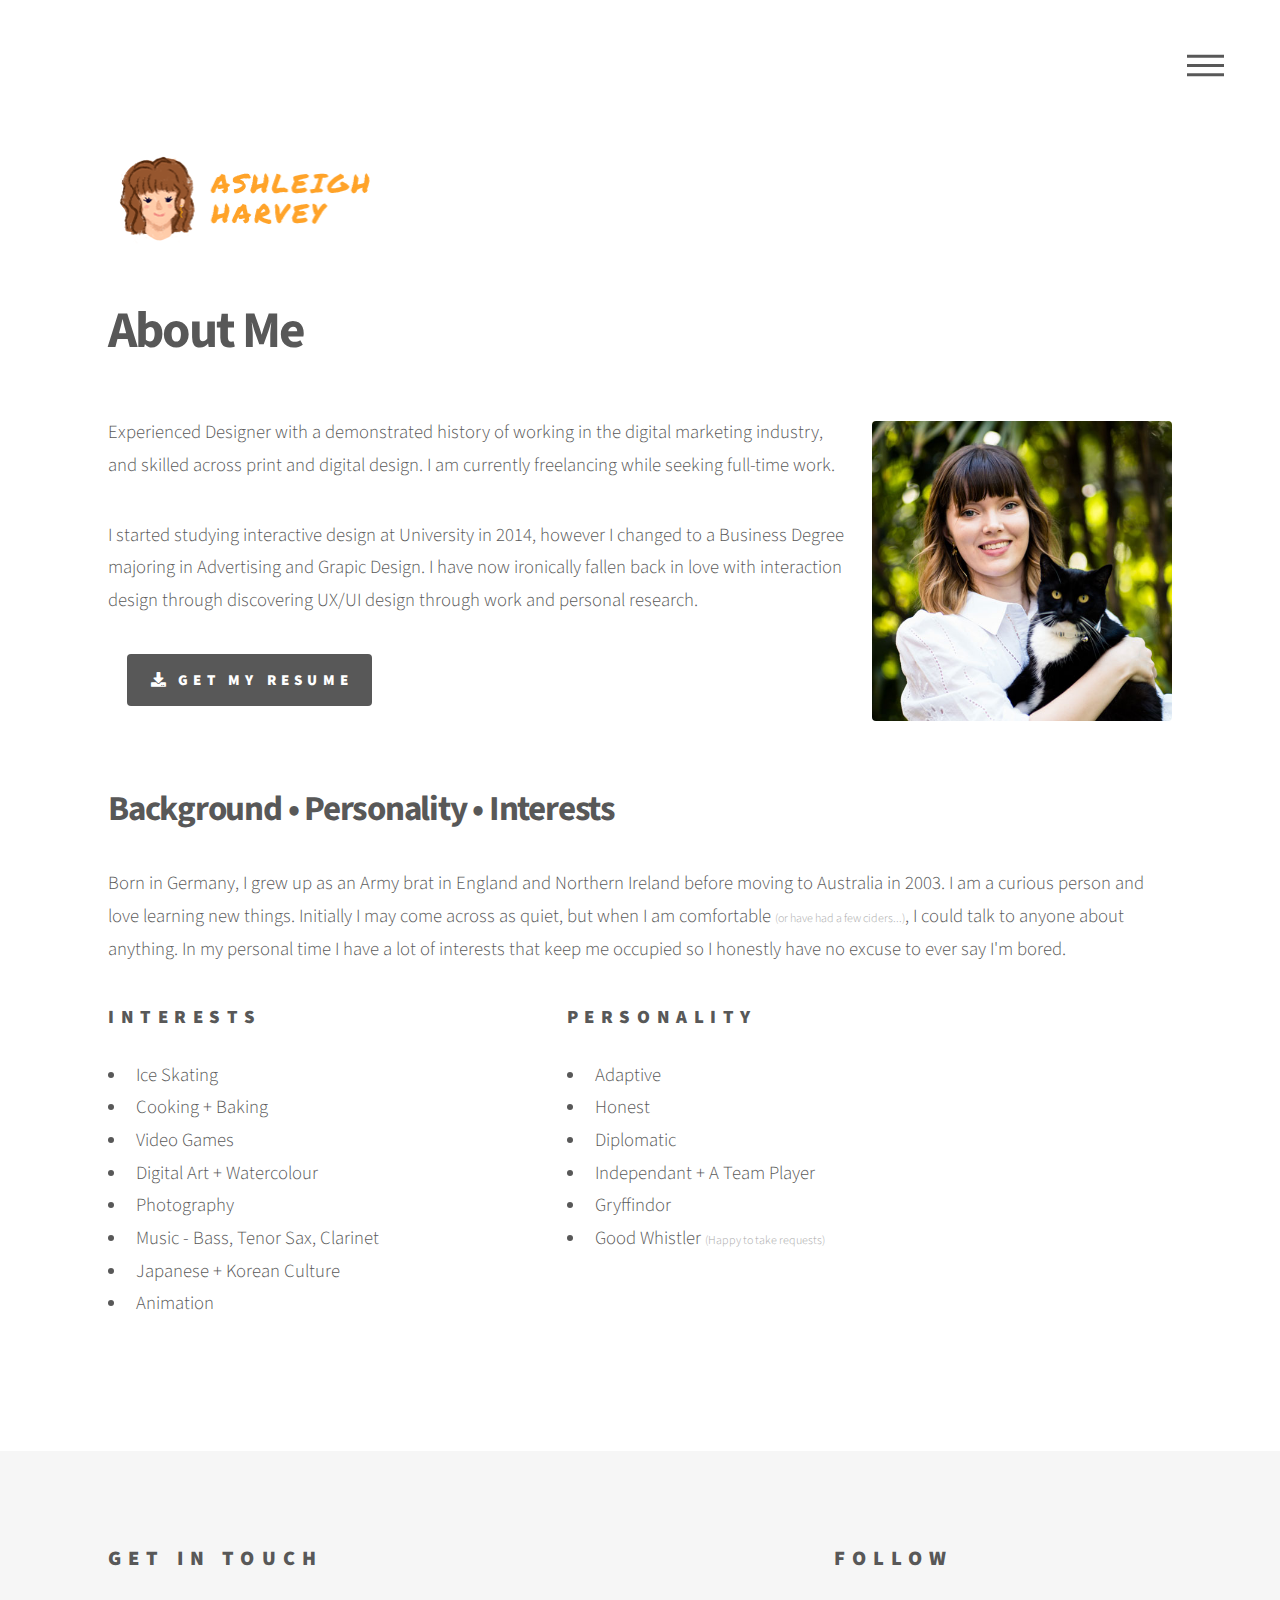
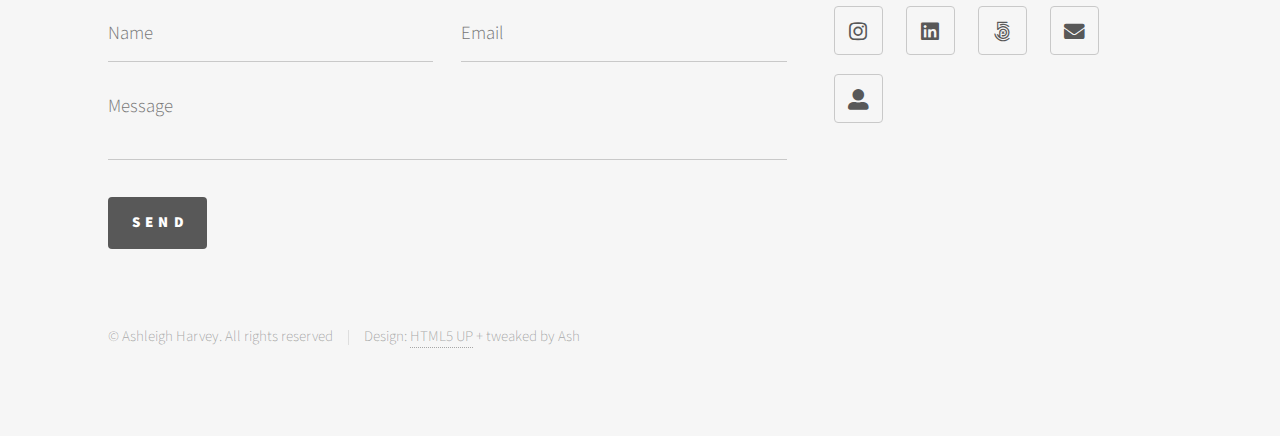
==== about.html @ 08225949 "first commit" ====
<!DOCTYPE HTML>
<!--
	Phantom by HTML5 UP
	html5up.net | @ajlkn
	Free for personal and commercial use under the CCA 3.0 license (html5up.net/license)
-->
<html>
	<head>
		<title>About Ashleigh</title>
		<meta charset="utf-8" />
		<meta name="viewport" content="width=device-width, initial-scale=1, user-scalable=no" />
        <link rel="shortcut icon" type="image/jpg" href="images/favicon.png"/>
		<link rel="stylesheet" href="assets/css/main.css" />
		<noscript><link rel="stylesheet" href="assets/css/noscript.css" /></noscript>
	</head>
	<body class="is-preload">
		<!-- Wrapper -->
			<div id="wrapper">

				<!-- Header -->
					<header id="header">
						<div class="inner">

							<!-- Logo -->
								<a href="index.html" class="logo">
									<span class="symbol"><img src="images/ashleighharvey-logo.gif" alt="logo" style="width:278px;height:100px;"/></span>
								</a>

							<!-- Nav -->
								<nav>
									<ul>
										<li><a href="#menu">Menu</a></li>
									</ul>
								</nav>

						</div>
					</header>

				<!-- Menu -->
					<nav id="menu">
						<h2>Menu</h2>
						<ul>
							<li><a href="index.html">Home</a></li>
							<li><a href="about.html">About Me</a></li>
							<li><a href="Ashleigh-Harvey-Resume.pdf" target="_blank">Resume</a></li>
							<li><a href="elements.html">Elements</a></li>
						</ul>
					</nav>

				<!-- Main -->
					<div id="main">
						<div class="inner">
							<h1>About Me</h1>
                                
                            <section>
                            <p><span class="image right"><img src="images/about-me.jpg" alt="Ashleigh" style="width:300px;height:300px;"/></span>Experienced Designer with a demonstrated history of working in the digital marketing industry, and skilled across print and digital design. I am currently freelancing while seeking full-time work.</p>
                           
                            <p>I started studying interactive design at University in 2014, however I changed to a Business Degree majoring in Advertising and Grapic Design. I have now ironically fallen back in love with interaction design through discovering UX/UI design through work and personal research.</p>    
                            
            
	                       </section>
								
  		                        <ul class="actions">
										<li><a href="Ashleigh-Harvey-Resume.pdf" target="_blank" class="button primary icon solid fa-download">Get My Resume</a></li>

									</ul>

                            <br>

							<h1 style="font-size: 35px">Background &#8226; Personality &#8226; Interests</h1>
                                
                            <p>Born in Germany, I grew up as an Army brat in England and Northern Ireland before moving to Australia in 2003. I am a curious person and love learning new things. Initially I may come across as quiet, but when I am comfortable <span style="color: darkgray; font-size: 12px">(or have had a few ciders...)</span>, I could talk to anyone about anything. In my personal time I have a lot of interests that keep me occupied so I honestly have no excuse to ever say I'm bored. </p>
	                       
                            
                                <div class="row">
										<div class="col-5 col-6-medium col-12-small">
											<h3>Interests</h3>
											<ul>
												<li>Ice Skating</li>
												<li>Cooking + Baking</li>
                                                <li>Video Games</li>
												<li>Digital Art + Watercolour</li>
                                                <li>Photography</li>
                                                <li>Music - Bass, Tenor Sax, Clarinet</li>
												<li>Japanese + Korean Culture</li>
												<li>Animation</li>
                                           </ul>
										</div>
										<div class="col-5 col-6-medium col-12-small">
											<h3>Personality</h3>
											<ul>
												<li>Adaptive</li>
												<li>Honest</li>
												<li>Diplomatic</li>
                                                <li>Independant + A Team Player</li>
                                                <li>Gryffindor</li>
                                                <li>Good Whistler <span style="color: darkgray; font-size: 12px">(Happy to take requests)</span></li>
                                            </ul>
                                        </div>
                        
                            </div>
                            
   
                        </div>
                </div>

                
				<!-- Footer -->
		<footer id="footer">
						<div class="inner">
							<section>
								<h2>Get in touch</h2>
								<form method="post" action="mailto:lh.ashleigh@gmail.com">
									<div class="fields">
										<div class="field half">
											<input type="text" name="name" id="name" placeholder="Name" />
										</div>
										<div class="field half">
											<input type="email" name="email" id="email" placeholder="Email" />
										</div>
										<div class="field">
											<textarea name="message" id="message" placeholder="Message"></textarea>
										</div>
									</div>
									<ul class="actions">
										<li><input type="submit" value="Send" class="primary" /></li>
									</ul>
								</form>
							</section>
							<section>
								<h2>Follow</h2>
								<ul class="icons">
									
                                    <li><a href="https://www.instagram.com/potatomashleigh" target="_blank" class="icon brands style2 fa-instagram"  title="Instagram"><span class="label">Instagram</span></a></li>
                                    
                                    <li><a href="https://www.linkedin.com/in/ashleighharvey" target="_blank" class="icon brands style2 fa-linkedin"  title="LinkedIn"><span class="label">LinkedIn</span></a></li>
									
                                    <li><a href="https://500px.com/potatomashleigh" class="icon brands style2 fa-500px" target="_blank" title="Photography"><span class="label">500px</span></a></li>
									
                                    <li><a href="mailto:lh.ashleigh@gmail.com" target="_blank" class="icon solid style2 fa-envelope" title="Email"><span class="label">Email</span></a></li>
                                    
                                    <li><a href="https://www.interaction-design.org/ashleigh-harvey" class="icon solid style2 fa-user-alt" target="_blank" title="IDF Profile"><span class="label">Interaction Design Foundation</span></a></li>
								</ul>
                                
							</section>
							<ul class="copyright">
								<li>&copy; Ashleigh Harvey. All rights reserved</li><li>Design: <a href="http://html5up.net" target="_blank">HTML5 UP</a> + tweaked by Ash</li>
							</ul>
						</div>
					</footer>



			</div>

		<!-- Scripts -->
			<script src="assets/js/jquery.min.js"></script>
			<script src="assets/js/browser.min.js"></script>
			<script src="assets/js/breakpoints.min.js"></script>
			<script src="assets/js/util.js"></script>
			<script src="assets/js/main.js"></script>

	</body>
</html>
---- assets/css/main.css ----
@import url(fontawesome-all.min.css);
@import url("https://fonts.googleapis.com/css?family=Source+Sans+Pro:300,700,900");

/*
	Phantom by HTML5 UP. Adjusted by Ashleigh Harvey.
	html5up.net | @ajlkn
	Free for personal and commercial use under the CCA 3.0 license (html5up.net/license)
*/

html, body, div, span, applet, object,
iframe, h1, h2, h3, h4, h5, h6, p, blockquote,
pre, a, abbr, acronym, address, big, cite,
code, del, dfn, em, img, ins, kbd, q, s, samp,
small, strike, strong, sub, sup, tt, var, b,
u, i, center, dl, dt, dd, ol, ul, li, fieldset,
form, label, legend, table, caption, tbody,
tfoot, thead, tr, th, td, article, aside,
canvas, details, embed, figure, figcaption,
footer, header, hgroup, menu, nav, output, ruby,
section, summary, time, mark, audio, video {
	margin: 0;
	padding: 0;
	border: 0;
	font-size: 100%;
	font: inherit;
	vertical-align: baseline;}

article, aside, details, figcaption, figure,
footer, header, hgroup, menu, nav, section {
	display: block;}

body {
	line-height: 1;
}

ol, ul {
	list-style: none;
}

blockquote, q {
	quotes: none;
}

	blockquote:before, blockquote:after, q:before, q:after {
		content: '';
		content: none;
	}

table {
	border-collapse: collapse;
	border-spacing: 0;
}

body {
	-webkit-text-size-adjust: none;
}

mark {
	background-color: transparent;
	color: inherit;
}

input::-moz-focus-inner {
	border: 0;
	padding: 0;
}

input, select, textarea {
	-moz-appearance: none;
	-webkit-appearance: none;
	-ms-appearance: none;
	appearance: none;
}

/* Basic */

	@-ms-viewport {
		width: device-width;
	}

	body {
		-ms-overflow-style: scrollbar;
	}

	@media screen and (max-width: 480px) {

		html, body {
			min-width: 320px;
		}

	}

	html {
		box-sizing: border-box;
	}

	*, *:before, *:after {
		box-sizing: inherit;
	}

	body {
		background: #ffffff;
	}



/* Type */

	body, input, select, textarea {
		color: #585858;
		font-family: "Source Sans Pro", Helvetica, sans-serif;
		font-size: 16pt;
		font-weight: 300;
		line-height: 1.75;
	}

		@media screen and (max-width: 1680px) {

			body, input, select, textarea {
				font-size: 16pt;
			}

		}

		@media screen and (max-width: 1280px) {

			body, input, select, textarea {
				font-size: 14pt;
			}

		}

	a {
		-moz-transition: border-bottom-color 0.2s ease, color 0.2s ease;
		-webkit-transition: border-bottom-color 0.2s ease, color 0.2s ease;
		-ms-transition: border-bottom-color 0.2s ease, color 0.2s ease;
		transition: border-bottom-color 0.2s ease, color 0.2s ease;
		text-decoration: none;
		color: #585858;
		border-bottom: dotted 1px rgba(88, 88, 88, 0.5);
	}

		a:hover {
			border-bottom-color: transparent;
			color: #FFA329 !important;
		}

	strong, b {
		font-weight: 900;
	}

	em, i {
		font-style: italic;
	}

	p {
		margin: 0 0 2em 0;
	}

	h1 {
		font-size: 2.75em;
		font-weight: 700;
		line-height: 1.3;
		margin: 0 0 1em 0;
		letter-spacing: -0.035em;
	}

		h1 a {
			color: inherit;
		}

		@media screen and (max-width: 736px) {

			h1 {
				font-size: 2em;
				margin: 0 0 1em 0;
			}

		}

		@media screen and (max-width: 360px) {

			h1 {
				font-size: 1.75em;
			}

		}

	h2, h3, h4, h5, h6 {
		font-weight: 900;
		line-height: 1.5;
		margin: 0 0 1.5em 0;
		text-transform: uppercase;
		letter-spacing: 0.35em;
	}

		h2 a, h3 a, h4 a, h5 a, h6 a {
			color: inherit;
		}

	h2 {
		font-size: 1.1em;
	}

	h3 {
		font-size: 1em;
	}

	h4 {
		font-size: 0.8em;
	}

	h5 {
		font-size: 0.8em;
	}

	h6 {
		font-size: 0.8em;
	}

	@media screen and (max-width: 980px) {

		h1 br, h2 br, h3 br, h4 br, h5 br, h6 br {
			display: none;
		}

	}

	@media screen and (max-width: 736px) {

		h2 {
			font-size: 1em;
		}

		h3 {
			font-size: .9em;
		}

	}

	sub {
		font-size: 0.8em;
		position: relative;
		top: 0.5em;
	}

	sup {
		font-size: 0.8em;
		position: relative;
		top: -0.5em;
	}

	blockquote {
		border-left: solid 4px #c9c9c9;
		font-style: italic;
		margin: 0 0 2em 0;
		padding: 0.5em 0 0.5em 2em;
	}

	code {
		background: rgba(144, 144, 144, 0.075);
		border-radius: 4px;
		border: solid 1px #c9c9c9;
		font-family: "Courier New", monospace;
		font-size: 0.9em;
		margin: 0 0.25em;
		padding: 0.25em 0.65em;
	}

	pre {
		-webkit-overflow-scrolling: touch;
		font-family: "Courier New", monospace;
		font-size: 0.9em;
		margin: 0 0 2em 0;
	}

		pre code {
			display: block;
			line-height: 1.75;
			padding: 1em 1.5em;
			overflow-x: auto;
		}

	hr {
		border: 0;
		border-bottom: solid 1px #c9c9c9;
		margin: 2em 0;
	}

		hr.major {
			margin: 3em 0;
		}

	.align-left {
		text-align: left;
	}

	.align-center {
		text-align: center;
	}

	.align-right {
		text-align: right;
	}

/* Row */

	.row {
		display: flex;
		flex-wrap: wrap;
		box-sizing: border-box;
		align-items: stretch;
	}

		.row > * {
			box-sizing: border-box;
		}

		.row.gtr-uniform > * > :last-child {
			margin-bottom: 0;
		}

		.row.aln-left {
			justify-content: flex-start;
		}

		.row.aln-center {
			justify-content: center;
		}

		.row.aln-right {
			justify-content: flex-end;
		}

		.row.aln-top {
			align-items: flex-start;
		}

		.row.aln-middle {
			align-items: center;
		}

		.row.aln-bottom {
			align-items: flex-end;
		}

		.row > .imp {
			order: -1;
		}

		.row > .col-1 {
			width: 8.33333%;
		}

		.row > .off-1 {
			margin-left: 8.33333%;
		}

		.row > .col-2 {
			width: 16.66667%;
		}

		.row > .off-2 {
			margin-left: 16.66667%;
		}

		.row > .col-3 {
			width: 25%;
		}

		.row > .off-3 {
			margin-left: 25%;
		}

		.row > .col-4 {
			width: 33.33333%;
		}

		.row > .off-4 {
			margin-left: 33.33333%;
		}

		.row > .col-5 {
			width: 41.66667%;
		}

		.row > .off-5 {
			margin-left: 41.66667%;
		}

		.row > .col-6 {
			width: 50%;
		}

		.row > .off-6 {
			margin-left: 50%;
		}

		.row > .col-7 {
			width: 58.33333%;
		}

		.row > .off-7 {
			margin-left: 58.33333%;
		}

		.row > .col-8 {
			width: 66.66667%;
		}

		.row > .off-8 {
			margin-left: 66.66667%;
		}

		.row > .col-9 {
			width: 75%;
		}

		.row > .off-9 {
			margin-left: 75%;
		}

		.row > .col-10 {
			width: 83.33333%;
		}

		.row > .off-10 {
			margin-left: 83.33333%;
		}

		.row > .col-11 {
			width: 91.66667%;
		}

		.row > .off-11 {
			margin-left: 91.66667%;
		}

		.row > .col-12 {
			width: 100%;
		}

		.row > .off-12 {
			margin-left: 100%;
		}

		.row.gtr-0 {
			margin-top: 0;
			margin-left: 0em;
		}

			.row.gtr-0 > * {
				padding: 0 0 0 0em;
			}

			.row.gtr-0.gtr-uniform {
				margin-top: 0em;
			}

				.row.gtr-0.gtr-uniform > * {
					padding-top: 0em;
				}

		.row.gtr-25 {
			margin-top: 0;
			margin-left: -0.5em;
		}

			.row.gtr-25 > * {
				padding: 0 0 0 0.5em;
			}

			.row.gtr-25.gtr-uniform {
				margin-top: -0.5em;
			}

				.row.gtr-25.gtr-uniform > * {
					padding-top: 0.5em;
				}

		.row.gtr-50 {
			margin-top: 0;
			margin-left: -1em;
		}

			.row.gtr-50 > * {
				padding: 0 0 0 1em;
			}

			.row.gtr-50.gtr-uniform {
				margin-top: -1em;
			}

				.row.gtr-50.gtr-uniform > * {
					padding-top: 1em;
				}

		.row {
			margin-top: 0;
			margin-left: -2em;
		}

			.row > * {
				padding: 0 0 0 2em;
			}

			.row.gtr-uniform {
				margin-top: -2em;
			}

				.row.gtr-uniform > * {
					padding-top: 2em;
				}

		.row.gtr-150 {
			margin-top: 0;
			margin-left: -3em;
		}

			.row.gtr-150 > * {
				padding: 0 0 0 3em;
			}

			.row.gtr-150.gtr-uniform {
				margin-top: -3em;
			}

				.row.gtr-150.gtr-uniform > * {
					padding-top: 3em;
				}

		.row.gtr-200 {
			margin-top: 0;
			margin-left: -4em;
		}

			.row.gtr-200 > * {
				padding: 0 0 0 4em;
			}

			.row.gtr-200.gtr-uniform {
				margin-top: -4em;
			}

				.row.gtr-200.gtr-uniform > * {
					padding-top: 4em;
				}

		@media screen and (max-width: 1680px) {

			.row {
				display: flex;
				flex-wrap: wrap;
				box-sizing: border-box;
				align-items: stretch;
			}

				.row > * {
					box-sizing: border-box;
				}

				.row.gtr-uniform > * > :last-child {
					margin-bottom: 0;
				}

				.row.aln-left {
					justify-content: flex-start;
				}

				.row.aln-center {
					justify-content: center;
				}

				.row.aln-right {
					justify-content: flex-end;
				}

				.row.aln-top {
					align-items: flex-start;
				}

				.row.aln-middle {
					align-items: center;
				}

				.row.aln-bottom {
					align-items: flex-end;
				}

				.row > .imp-xlarge {
					order: -1;
				}

				.row > .col-1-xlarge {
					width: 8.33333%;
				}

				.row > .off-1-xlarge {
					margin-left: 8.33333%;
				}

				.row > .col-2-xlarge {
					width: 16.66667%;
				}

				.row > .off-2-xlarge {
					margin-left: 16.66667%;
				}

				.row > .col-3-xlarge {
					width: 25%;
				}

				.row > .off-3-xlarge {
					margin-left: 25%;
				}

				.row > .col-4-xlarge {
					width: 33.33333%;
				}

				.row > .off-4-xlarge {
					margin-left: 33.33333%;
				}

				.row > .col-5-xlarge {
					width: 41.66667%;
				}

				.row > .off-5-xlarge {
					margin-left: 41.66667%;
				}

				.row > .col-6-xlarge {
					width: 50%;
				}

				.row > .off-6-xlarge {
					margin-left: 50%;
				}

				.row > .col-7-xlarge {
					width: 58.33333%;
				}

				.row > .off-7-xlarge {
					margin-left: 58.33333%;
				}

				.row > .col-8-xlarge {
					width: 66.66667%;
				}

				.row > .off-8-xlarge {
					margin-left: 66.66667%;
				}

				.row > .col-9-xlarge {
					width: 75%;
				}

				.row > .off-9-xlarge {
					margin-left: 75%;
				}

				.row > .col-10-xlarge {
					width: 83.33333%;
				}

				.row > .off-10-xlarge {
					margin-left: 83.33333%;
				}

				.row > .col-11-xlarge {
					width: 91.66667%;
				}

				.row > .off-11-xlarge {
					margin-left: 91.66667%;
				}

				.row > .col-12-xlarge {
					width: 100%;
				}

				.row > .off-12-xlarge {
					margin-left: 100%;
				}

				.row.gtr-0 {
					margin-top: 0;
					margin-left: 0em;
				}

					.row.gtr-0 > * {
						padding: 0 0 0 0em;
					}

					.row.gtr-0.gtr-uniform {
						margin-top: 0em;
					}

						.row.gtr-0.gtr-uniform > * {
							padding-top: 0em;
						}

				.row.gtr-25 {
					margin-top: 0;
					margin-left: -0.5em;
				}

					.row.gtr-25 > * {
						padding: 0 0 0 0.5em;
					}

					.row.gtr-25.gtr-uniform {
						margin-top: -0.5em;
					}

						.row.gtr-25.gtr-uniform > * {
							padding-top: 0.5em;
						}

				.row.gtr-50 {
					margin-top: 0;
					margin-left: -1em;
				}

					.row.gtr-50 > * {
						padding: 0 0 0 1em;
					}

					.row.gtr-50.gtr-uniform {
						margin-top: -1em;
					}

						.row.gtr-50.gtr-uniform > * {
							padding-top: 1em;
						}

				.row {
					margin-top: 0;
					margin-left: -2em;
				}

					.row > * {
						padding: 0 0 0 2em;
					}

					.row.gtr-uniform {
						margin-top: -2em;
					}

						.row.gtr-uniform > * {
							padding-top: 2em;
						}

				.row.gtr-150 {
					margin-top: 0;
					margin-left: -3em;
				}

					.row.gtr-150 > * {
						padding: 0 0 0 3em;
					}

					.row.gtr-150.gtr-uniform {
						margin-top: -3em;
					}

						.row.gtr-150.gtr-uniform > * {
							padding-top: 3em;
						}

				.row.gtr-200 {
					margin-top: 0;
					margin-left: -4em;
				}

					.row.gtr-200 > * {
						padding: 0 0 0 4em;
					}

					.row.gtr-200.gtr-uniform {
						margin-top: -4em;
					}

						.row.gtr-200.gtr-uniform > * {
							padding-top: 4em;
						}

		}

		@media screen and (max-width: 1280px) {

			.row {
				display: flex;
				flex-wrap: wrap;
				box-sizing: border-box;
				align-items: stretch;
			}

				.row > * {
					box-sizing: border-box;
				}

				.row.gtr-uniform > * > :last-child {
					margin-bottom: 0;
				}

				.row.aln-left {
					justify-content: flex-start;
				}

				.row.aln-center {
					justify-content: center;
				}

				.row.aln-right {
					justify-content: flex-end;
				}

				.row.aln-top {
					align-items: flex-start;
				}

				.row.aln-middle {
					align-items: center;
				}

				.row.aln-bottom {
					align-items: flex-end;
				}

				.row > .imp-large {
					order: -1;
				}

				.row > .col-1-large {
					width: 8.33333%;
				}

				.row > .off-1-large {
					margin-left: 8.33333%;
				}

				.row > .col-2-large {
					width: 16.66667%;
				}

				.row > .off-2-large {
					margin-left: 16.66667%;
				}

				.row > .col-3-large {
					width: 25%;
				}

				.row > .off-3-large {
					margin-left: 25%;
				}

				.row > .col-4-large {
					width: 33.33333%;
				}

				.row > .off-4-large {
					margin-left: 33.33333%;
				}

				.row > .col-5-large {
					width: 41.66667%;
				}

				.row > .off-5-large {
					margin-left: 41.66667%;
				}

				.row > .col-6-large {
					width: 50%;
				}

				.row > .off-6-large {
					margin-left: 50%;
				}

				.row > .col-7-large {
					width: 58.33333%;
				}

				.row > .off-7-large {
					margin-left: 58.33333%;
				}

				.row > .col-8-large {
					width: 66.66667%;
				}

				.row > .off-8-large {
					margin-left: 66.66667%;
				}

				.row > .col-9-large {
					width: 75%;
				}

				.row > .off-9-large {
					margin-left: 75%;
				}

				.row > .col-10-large {
					width: 83.33333%;
				}

				.row > .off-10-large {
					margin-left: 83.33333%;
				}

				.row > .col-11-large {
					width: 91.66667%;
				}

				.row > .off-11-large {
					margin-left: 91.66667%;
				}

				.row > .col-12-large {
					width: 100%;
				}

				.row > .off-12-large {
					margin-left: 100%;
				}

				.row.gtr-0 {
					margin-top: 0;
					margin-left: 0em;
				}

					.row.gtr-0 > * {
						padding: 0 0 0 0em;
					}

					.row.gtr-0.gtr-uniform {
						margin-top: 0em;
					}

						.row.gtr-0.gtr-uniform > * {
							padding-top: 0em;
						}

				.row.gtr-25 {
					margin-top: 0;
					margin-left: -0.5em;
				}

					.row.gtr-25 > * {
						padding: 0 0 0 0.5em;
					}

					.row.gtr-25.gtr-uniform {
						margin-top: -0.5em;
					}

						.row.gtr-25.gtr-uniform > * {
							padding-top: 0.5em;
						}

				.row.gtr-50 {
					margin-top: 0;
					margin-left: -1em;
				}

					.row.gtr-50 > * {
						padding: 0 0 0 1em;
					}

					.row.gtr-50.gtr-uniform {
						margin-top: -1em;
					}

						.row.gtr-50.gtr-uniform > * {
							padding-top: 1em;
						}

				.row {
					margin-top: 0;
					margin-left: -2em;
				}

					.row > * {
						padding: 0 0 0 2em;
					}

					.row.gtr-uniform {
						margin-top: -2em;
					}

						.row.gtr-uniform > * {
							padding-top: 2em;
						}

				.row.gtr-150 {
					margin-top: 0;
					margin-left: -3em;
				}

					.row.gtr-150 > * {
						padding: 0 0 0 3em;
					}

					.row.gtr-150.gtr-uniform {
						margin-top: -3em;
					}

						.row.gtr-150.gtr-uniform > * {
							padding-top: 3em;
						}

				.row.gtr-200 {
					margin-top: 0;
					margin-left: -4em;
				}

					.row.gtr-200 > * {
						padding: 0 0 0 4em;
					}

					.row.gtr-200.gtr-uniform {
						margin-top: -4em;
					}

						.row.gtr-200.gtr-uniform > * {
							padding-top: 4em;
						}

		}

		@media screen and (max-width: 980px) {

			.row {
				display: flex;
				flex-wrap: wrap;
				box-sizing: border-box;
				align-items: stretch;
			}

				.row > * {
					box-sizing: border-box;
				}

				.row.gtr-uniform > * > :last-child {
					margin-bottom: 0;
				}

				.row.aln-left {
					justify-content: flex-start;
				}

				.row.aln-center {
					justify-content: center;
				}

				.row.aln-right {
					justify-content: flex-end;
				}

				.row.aln-top {
					align-items: flex-start;
				}

				.row.aln-middle {
					align-items: center;
				}

				.row.aln-bottom {
					align-items: flex-end;
				}

				.row > .imp-medium {
					order: -1;
				}

				.row > .col-1-medium {
					width: 8.33333%;
				}

				.row > .off-1-medium {
					margin-left: 8.33333%;
				}

				.row > .col-2-medium {
					width: 16.66667%;
				}

				.row > .off-2-medium {
					margin-left: 16.66667%;
				}

				.row > .col-3-medium {
					width: 25%;
				}

				.row > .off-3-medium {
					margin-left: 25%;
				}

				.row > .col-4-medium {
					width: 33.33333%;
				}

				.row > .off-4-medium {
					margin-left: 33.33333%;
				}

				.row > .col-5-medium {
					width: 41.66667%;
				}

				.row > .off-5-medium {
					margin-left: 41.66667%;
				}

				.row > .col-6-medium {
					width: 50%;
				}

				.row > .off-6-medium {
					margin-left: 50%;
				}

				.row > .col-7-medium {
					width: 58.33333%;
				}

				.row > .off-7-medium {
					margin-left: 58.33333%;
				}

				.row > .col-8-medium {
					width: 66.66667%;
				}

				.row > .off-8-medium {
					margin-left: 66.66667%;
				}

				.row > .col-9-medium {
					width: 75%;
				}

				.row > .off-9-medium {
					margin-left: 75%;
				}

				.row > .col-10-medium {
					width: 83.33333%;
				}

				.row > .off-10-medium {
					margin-left: 83.33333%;
				}

				.row > .col-11-medium {
					width: 91.66667%;
				}

				.row > .off-11-medium {
					margin-left: 91.66667%;
				}

				.row > .col-12-medium {
					width: 100%;
				}

				.row > .off-12-medium {
					margin-left: 100%;
				}

				.row.gtr-0 {
					margin-top: 0;
					margin-left: 0em;
				}

					.row.gtr-0 > * {
						padding: 0 0 0 0em;
					}

					.row.gtr-0.gtr-uniform {
						margin-top: 0em;
					}

						.row.gtr-0.gtr-uniform > * {
							padding-top: 0em;
						}

				.row.gtr-25 {
					margin-top: 0;
					margin-left: -0.375em;
				}

					.row.gtr-25 > * {
						padding: 0 0 0 0.375em;
					}

					.row.gtr-25.gtr-uniform {
						margin-top: -0.375em;
					}

						.row.gtr-25.gtr-uniform > * {
							padding-top: 0.375em;
						}

				.row.gtr-50 {
					margin-top: 0;
					margin-left: -0.75em;
				}

					.row.gtr-50 > * {
						padding: 0 0 0 0.75em;
					}

					.row.gtr-50.gtr-uniform {
						margin-top: -0.75em;
					}

						.row.gtr-50.gtr-uniform > * {
							padding-top: 0.75em;
						}

				.row {
					margin-top: 0;
					margin-left: -1.5em;
				}

					.row > * {
						padding: 0 0 0 1.5em;
					}

					.row.gtr-uniform {
						margin-top: -1.5em;
					}

						.row.gtr-uniform > * {
							padding-top: 1.5em;
						}

				.row.gtr-150 {
					margin-top: 0;
					margin-left: -2.25em;
				}

					.row.gtr-150 > * {
						padding: 0 0 0 2.25em;
					}

					.row.gtr-150.gtr-uniform {
						margin-top: -2.25em;
					}

						.row.gtr-150.gtr-uniform > * {
							padding-top: 2.25em;
						}

				.row.gtr-200 {
					margin-top: 0;
					margin-left: -3em;
				}

					.row.gtr-200 > * {
						padding: 0 0 0 3em;
					}

					.row.gtr-200.gtr-uniform {
						margin-top: -3em;
					}

						.row.gtr-200.gtr-uniform > * {
							padding-top: 3em;
						}

		}

		@media screen and (max-width: 736px) {

			.row {
				display: flex;
				flex-wrap: wrap;
				box-sizing: border-box;
				align-items: stretch;
			}

				.row > * {
					box-sizing: border-box;
				}

				.row.gtr-uniform > * > :last-child {
					margin-bottom: 0;
				}

				.row.aln-left {
					justify-content: flex-start;
				}

				.row.aln-center {
					justify-content: center;
				}

				.row.aln-right {
					justify-content: flex-end;
				}

				.row.aln-top {
					align-items: flex-start;
				}

				.row.aln-middle {
					align-items: center;
				}

				.row.aln-bottom {
					align-items: flex-end;
				}

				.row > .imp-small {
					order: -1;
				}

				.row > .col-1-small {
					width: 8.33333%;
				}

				.row > .off-1-small {
					margin-left: 8.33333%;
				}

				.row > .col-2-small {
					width: 16.66667%;
				}

				.row > .off-2-small {
					margin-left: 16.66667%;
				}

				.row > .col-3-small {
					width: 25%;
				}

				.row > .off-3-small {
					margin-left: 25%;
				}

				.row > .col-4-small {
					width: 33.33333%;
				}

				.row > .off-4-small {
					margin-left: 33.33333%;
				}

				.row > .col-5-small {
					width: 41.66667%;
				}

				.row > .off-5-small {
					margin-left: 41.66667%;
				}

				.row > .col-6-small {
					width: 50%;
				}

				.row > .off-6-small {
					margin-left: 50%;
				}

				.row > .col-7-small {
					width: 58.33333%;
				}

				.row > .off-7-small {
					margin-left: 58.33333%;
				}

				.row > .col-8-small {
					width: 66.66667%;
				}

				.row > .off-8-small {
					margin-left: 66.66667%;
				}

				.row > .col-9-small {
					width: 75%;
				}

				.row > .off-9-small {
					margin-left: 75%;
				}

				.row > .col-10-small {
					width: 83.33333%;
				}

				.row > .off-10-small {
					margin-left: 83.33333%;
				}

				.row > .col-11-small {
					width: 91.66667%;
				}

				.row > .off-11-small {
					margin-left: 91.66667%;
				}

				.row > .col-12-small {
					width: 100%;
				}

				.row > .off-12-small {
					margin-left: 100%;
				}

				.row.gtr-0 {
					margin-top: 0;
					margin-left: 0em;
				}

					.row.gtr-0 > * {
						padding: 0 0 0 0em;
					}

					.row.gtr-0.gtr-uniform {
						margin-top: 0em;
					}

						.row.gtr-0.gtr-uniform > * {
							padding-top: 0em;
						}

				.row.gtr-25 {
					margin-top: 0;
					margin-left: -0.25em;
				}

					.row.gtr-25 > * {
						padding: 0 0 0 0.25em;
					}

					.row.gtr-25.gtr-uniform {
						margin-top: -0.25em;
					}

						.row.gtr-25.gtr-uniform > * {
							padding-top: 0.25em;
						}

				.row.gtr-50 {
					margin-top: 0;
					margin-left: -0.5em;
				}

					.row.gtr-50 > * {
						padding: 0 0 0 0.5em;
					}

					.row.gtr-50.gtr-uniform {
						margin-top: -0.5em;
					}

						.row.gtr-50.gtr-uniform > * {
							padding-top: 0.5em;
						}

				.row {
					margin-top: 0;
					margin-left: -1em;
				}

					.row > * {
						padding: 0 0 0 1em;
					}

					.row.gtr-uniform {
						margin-top: -1em;
					}

						.row.gtr-uniform > * {
							padding-top: 1em;
						}

				.row.gtr-150 {
					margin-top: 0;
					margin-left: -1.5em;
				}

					.row.gtr-150 > * {
						padding: 0 0 0 1.5em;
					}

					.row.gtr-150.gtr-uniform {
						margin-top: -1.5em;
					}

						.row.gtr-150.gtr-uniform > * {
							padding-top: 1.5em;
						}

				.row.gtr-200 {
					margin-top: 0;
					margin-left: -2em;
				}

					.row.gtr-200 > * {
						padding: 0 0 0 2em;
					}

					.row.gtr-200.gtr-uniform {
						margin-top: -2em;
					}

						.row.gtr-200.gtr-uniform > * {
							padding-top: 2em;
						}

		}

		@media screen and (max-width: 480px) {

			.row {
				display: flex;
				flex-wrap: wrap;
				box-sizing: border-box;
				align-items: stretch;
			}

				.row > * {
					box-sizing: border-box;
				}

				.row.gtr-uniform > * > :last-child {
					margin-bottom: 0;
				}

				.row.aln-left {
					justify-content: flex-start;
				}

				.row.aln-center {
					justify-content: center;
				}

				.row.aln-right {
					justify-content: flex-end;
				}

				.row.aln-top {
					align-items: flex-start;
				}

				.row.aln-middle {
					align-items: center;
				}

				.row.aln-bottom {
					align-items: flex-end;
				}

				.row > .imp-xsmall {
					order: -1;
				}

				.row > .col-1-xsmall {
					width: 8.33333%;
				}

				.row > .off-1-xsmall {
					margin-left: 8.33333%;
				}

				.row > .col-2-xsmall {
					width: 16.66667%;
				}

				.row > .off-2-xsmall {
					margin-left: 16.66667%;
				}

				.row > .col-3-xsmall {
					width: 25%;
				}

				.row > .off-3-xsmall {
					margin-left: 25%;
				}

				.row > .col-4-xsmall {
					width: 33.33333%;
				}

				.row > .off-4-xsmall {
					margin-left: 33.33333%;
				}

				.row > .col-5-xsmall {
					width: 41.66667%;
				}

				.row > .off-5-xsmall {
					margin-left: 41.66667%;
				}

				.row > .col-6-xsmall {
					width: 50%;
				}

				.row > .off-6-xsmall {
					margin-left: 50%;
				}

				.row > .col-7-xsmall {
					width: 58.33333%;
				}

				.row > .off-7-xsmall {
					margin-left: 58.33333%;
				}

				.row > .col-8-xsmall {
					width: 66.66667%;
				}

				.row > .off-8-xsmall {
					margin-left: 66.66667%;
				}

				.row > .col-9-xsmall {
					width: 75%;
				}

				.row > .off-9-xsmall {
					margin-left: 75%;
				}

				.row > .col-10-xsmall {
					width: 83.33333%;
				}

				.row > .off-10-xsmall {
					margin-left: 83.33333%;
				}

				.row > .col-11-xsmall {
					width: 91.66667%;
				}

				.row > .off-11-xsmall {
					margin-left: 91.66667%;
				}

				.row > .col-12-xsmall {
					width: 100%;
				}

				.row > .off-12-xsmall {
					margin-left: 100%;
				}

				.row.gtr-0 {
					margin-top: 0;
					margin-left: 0em;
				}

					.row.gtr-0 > * {
						padding: 0 0 0 0em;
					}

					.row.gtr-0.gtr-uniform {
						margin-top: 0em;
					}

						.row.gtr-0.gtr-uniform > * {
							padding-top: 0em;
						}

				.row.gtr-25 {
					margin-top: 0;
					margin-left: -0.25em;
				}

					.row.gtr-25 > * {
						padding: 0 0 0 0.25em;
					}

					.row.gtr-25.gtr-uniform {
						margin-top: -0.25em;
					}

						.row.gtr-25.gtr-uniform > * {
							padding-top: 0.25em;
						}

				.row.gtr-50 {
					margin-top: 0;
					margin-left: -0.5em;
				}

					.row.gtr-50 > * {
						padding: 0 0 0 0.5em;
					}

					.row.gtr-50.gtr-uniform {
						margin-top: -0.5em;
					}

						.row.gtr-50.gtr-uniform > * {
							padding-top: 0.5em;
						}

				.row {
					margin-top: 0;
					margin-left: -1em;
				}

					.row > * {
						padding: 0 0 0 1em;
					}

					.row.gtr-uniform {
						margin-top: -1em;
					}

						.row.gtr-uniform > * {
							padding-top: 1em;
						}

				.row.gtr-150 {
					margin-top: 0;
					margin-left: -1.5em;
				}

					.row.gtr-150 > * {
						padding: 0 0 0 1.5em;
					}

					.row.gtr-150.gtr-uniform {
						margin-top: -1.5em;
					}

						.row.gtr-150.gtr-uniform > * {
							padding-top: 1.5em;
						}

				.row.gtr-200 {
					margin-top: 0;
					margin-left: -2em;
				}

					.row.gtr-200 > * {
						padding: 0 0 0 2em;
					}

					.row.gtr-200.gtr-uniform {
						margin-top: -2em;
					}

						.row.gtr-200.gtr-uniform > * {
							padding-top: 2em;
						}

		}









/*Page Transition*/


@keyframes transitionIn {
    from {
        opacity: 0;
        transform: rotateX(0deg);
    }
    
    to {
        opacity: 1;
        transform: rotateX(0);
    }
}









/* Section/Article */

	section.special, article.special {
		text-align: center;
	}

	header p {
		margin-top: -1em;
	}

	@media screen and (max-width: 736px) {

		header p {
			margin-top: 0;
		}

	}

/* Icon */

	.icon {
		text-decoration: none;
		border-bottom: none;
		position: relative;
	}

		.icon:before {
			-moz-osx-font-smoothing: grayscale;
			-webkit-font-smoothing: antialiased;
			display: inline-block;
			font-style: normal;
			font-variant: normal;
			text-rendering: auto;
			line-height: 1;
			text-transform: none !important;
			font-family: 'Font Awesome 5 Free';
			font-weight: 400;
		}

		.icon > .label {
			display: none;
		}

		.icon:before {
			line-height: inherit;
		}

		.icon.solid:before {
			font-weight: 900;
		}

		.icon.brands:before {
			font-family: 'Font Awesome 5 Brands';
		}

		.icon.style2 {
			-moz-transition: background-color 0.2s ease-in-out, color 0.2s ease-in-out, border-color 0.2s ease-in-out;
			-webkit-transition: background-color 0.2s ease-in-out, color 0.2s ease-in-out, border-color 0.2s ease-in-out;
			-ms-transition: background-color 0.2s ease-in-out, color 0.2s ease-in-out, border-color 0.2s ease-in-out;
			transition: background-color 0.2s ease-in-out, color 0.2s ease-in-out, border-color 0.2s ease-in-out;
			background-color: transparent;
			border: solid 1px #c9c9c9;
			border-radius: 4px;
			width: 2.65em;
			height: 2.65em;
			display: inline-block;
			text-align: center;
			line-height: 2.65em;
			color: inherit;
		}

			.icon.style2:before {
				font-size: 1.1em;
			}

			.icon.style2:hover {
				color: #FFA329;
				border-color: #FFA329;
			}

			.icon.style2:active {
				background-color: rgba(242, 132, 158, 0.1);
			}

/* List */

	ol {
		list-style: decimal;
		margin: 0 0 2em 0;
		padding-left: 1.25em;
	}

		ol li {
			padding-left: 0.25em;
		}

	ul {
		list-style: disc;
		margin: 0 0 2em 0;
		padding-left: 1em;
	}

		ul li {
			padding-left: 0.5em;
		}

		ul.alt {
			list-style: none;
			padding-left: 0;
		}

			ul.alt li {
				border-top: solid 1px #c9c9c9;
				padding: 0.5em 0;
			}

				ul.alt li:first-child {
					border-top: 0;
					padding-top: 0;
				}

	dl {
		margin: 0 0 2em 0;
	}

		dl dt {
			display: block;
			font-weight: 900;
			margin: 0 0 1em 0;
		}

		dl dd {
			margin-left: 2em;
		}

/* Actions */

	ul.actions {
		display: -moz-flex;
		display: -webkit-flex;
		display: -ms-flex;
		display: flex;
		cursor: default;
		list-style: none;
		margin-left: -1em;
		padding-left: 0;
	}

		ul.actions li {
			padding: 0 0 0 1em;
			vertical-align: middle;
		}

		ul.actions.special {
			-moz-justify-content: center;
			-webkit-justify-content: center;
			-ms-justify-content: center;
			justify-content: center;
			width: 100%;
			margin-left: 0;
		}

			ul.actions.special li:first-child {
				padding-left: 0;
			}

		ul.actions.stacked {
			-moz-flex-direction: column;
			-webkit-flex-direction: column;
			-ms-flex-direction: column;
			flex-direction: column;
			margin-left: 0;
		}

			ul.actions.stacked li {
				padding: 1.3em 0 0 0;
			}

				ul.actions.stacked li:first-child {
					padding-top: 0;
				}

		ul.actions.fit {
			width: calc(100% + 1em);
		}

			ul.actions.fit li {
				-moz-flex-grow: 1;
				-webkit-flex-grow: 1;
				-ms-flex-grow: 1;
				flex-grow: 1;
				-moz-flex-shrink: 1;
				-webkit-flex-shrink: 1;
				-ms-flex-shrink: 1;
				flex-shrink: 1;
				width: 100%;
			}

				ul.actions.fit li > * {
					width: 100%;
				}

			ul.actions.fit.stacked {
				width: 100%;
			}

		@media screen and (max-width: 480px) {

			ul.actions:not(.fixed) {
				-moz-flex-direction: column;
				-webkit-flex-direction: column;
				-ms-flex-direction: column;
				flex-direction: column;
				margin-left: 0;
				width: 100% !important;
			}

				ul.actions:not(.fixed) li {
					-moz-flex-grow: 1;
					-webkit-flex-grow: 1;
					-ms-flex-grow: 1;
					flex-grow: 1;
					-moz-flex-shrink: 1;
					-webkit-flex-shrink: 1;
					-ms-flex-shrink: 1;
					flex-shrink: 1;
					padding: 1em 0 0 0;
					text-align: center;
					width: 100%;
				}

					ul.actions:not(.fixed) li > * {
						width: 100%;
					}

					ul.actions:not(.fixed) li:first-child {
						padding-top: 0;
					}

					ul.actions:not(.fixed) li input[type="submit"],
					ul.actions:not(.fixed) li input[type="reset"],
					ul.actions:not(.fixed) li input[type="button"],
					ul.actions:not(.fixed) li button,
					ul.actions:not(.fixed) li .button {
						width: 100%;
					}

						ul.actions:not(.fixed) li input[type="submit"].icon:before,
						ul.actions:not(.fixed) li input[type="reset"].icon:before,
						ul.actions:not(.fixed) li input[type="button"].icon:before,
						ul.actions:not(.fixed) li button.icon:before,
						ul.actions:not(.fixed) li .button.icon:before {
							margin-left: -0.5rem;
						}

		}

/* Icons */

	ul.icons {
		cursor: default;
		list-style: none;
		padding-left: 0;
		margin: -1em 0 2em -1em;
	}

		ul.icons li {
			display: inline-block;
			padding: 1em 0 0 1em;
		}

/* Form */

	form {
		margin: 0 0 2em 0;
		overflow-x: hidden;
	}

		form > :last-child {
			margin-bottom: 0;
		}

		form > .fields {
			display: -moz-flex;
			display: -webkit-flex;
			display: -ms-flex;
			display: flex;
			-moz-flex-wrap: wrap;
			-webkit-flex-wrap: wrap;
			-ms-flex-wrap: wrap;
			flex-wrap: wrap;
			width: calc(100% + 3em);
			margin: -1.5em 0 2em -1.5em;
		}

			form > .fields > .field {
				-moz-flex-grow: 0;
				-webkit-flex-grow: 0;
				-ms-flex-grow: 0;
				flex-grow: 0;
				-moz-flex-shrink: 0;
				-webkit-flex-shrink: 0;
				-ms-flex-shrink: 0;
				flex-shrink: 0;
				padding: 1.5em 0 0 1.5em;
				width: calc(100% - 1.5em);
			}

				form > .fields > .field.half {
					width: calc(50% - 0.75em);
				}

				form > .fields > .field.third {
					width: calc(100%/3 - 0.5em);
				}

				form > .fields > .field.quarter {
					width: calc(25% - 0.375em);
				}

		@media screen and (max-width: 480px) {

			form > .fields {
				width: calc(100% + 3em);
				margin: -1.5em 0 2em -1.5em;
			}

				form > .fields > .field {
					padding: 1.5em 0 0 1.5em;
					width: calc(100% - 1.5em);
				}

					form > .fields > .field.half {
						width: calc(100% - 1.5em);
					}

					form > .fields > .field.third {
						width: calc(100% - 1.5em);
					}

					form > .fields > .field.quarter {
						width: calc(100% - 1.5em);
					}

		}

	label {
		display: block;
		font-size: 0.9em;
		font-weight: 900;
		margin: 0 0 1em 0;
	}

	input[type="text"],
	input[type="password"],
	input[type="email"],
	input[type="tel"],
	select,
	textarea {
		-moz-appearance: none;
		-webkit-appearance: none;
		-ms-appearance: none;
		appearance: none;
		background-color: transparent;
		border: none;
		border-radius: 0;
		border-bottom: solid 1px #c9c9c9;
		color: inherit;
		display: block;
		outline: 0;
		padding: 0;
		text-decoration: none;
		width: 100%;
	}

		input[type="text"]:invalid,
		input[type="password"]:invalid,
		input[type="email"]:invalid,
		input[type="tel"]:invalid,
		select:invalid,
		textarea:invalid {
			box-shadow: none;
		}

		input[type="text"]:focus,
		input[type="password"]:focus,
		input[type="email"]:focus,
		input[type="tel"]:focus,
		select:focus,
		textarea:focus {
			border-bottom-color: #FFA329;
			box-shadow: inset 0 -1px 0 0 #FFA329;
		}

	select {
		background-image: url("data:image/svg+xml;charset=utf8,%3Csvg xmlns='http://www.w3.org/2000/svg' width='40' height='40' preserveAspectRatio='none' viewBox='0 0 40 40'%3E%3Cpath d='M9.4,12.3l10.4,10.4l10.4-10.4c0.2-0.2,0.5-0.4,0.9-0.4c0.3,0,0.6,0.1,0.9,0.4l3.3,3.3c0.2,0.2,0.4,0.5,0.4,0.9 c0,0.4-0.1,0.6-0.4,0.9L20.7,31.9c-0.2,0.2-0.5,0.4-0.9,0.4c-0.3,0-0.6-0.1-0.9-0.4L4.3,17.3c-0.2-0.2-0.4-0.5-0.4-0.9 c0-0.4,0.1-0.6,0.4-0.9l3.3-3.3c0.2-0.2,0.5-0.4,0.9-0.4S9.1,12.1,9.4,12.3z' fill='%23c9c9c9' /%3E%3C/svg%3E");
		background-size: 1.25rem;
		background-repeat: no-repeat;
		background-position: calc(100% - 1rem) center;
		height: 3em;
		padding-right: 3em;
		text-overflow: ellipsis;
	}

		select option {
			background: #ffffff;
		}

		select:focus::-ms-value {
			background-color: transparent;
		}

		select::-ms-expand {
			display: none;
		}

	input[type="text"],
	input[type="password"],
	input[type="email"],
	select {
		height: 3em;
	}

	textarea {
		padding: 0;
		min-height: 3.75em;
	}

	input[type="checkbox"],
	input[type="radio"] {
		-moz-appearance: none;
		-webkit-appearance: none;
		-ms-appearance: none;
		appearance: none;
		display: block;
		float: left;
		margin-right: -2em;
		opacity: 0;
		width: 1em;
		z-index: -1;
	}

		input[type="checkbox"] + label,
		input[type="radio"] + label {
			text-decoration: none;
			color: #585858;
			cursor: pointer;
			display: inline-block;
			font-size: 1em;
			font-weight: 300;
			padding-left: 2.55em;
			padding-right: 0.75em;
			position: relative;
		}

			input[type="checkbox"] + label:before,
			input[type="radio"] + label:before {
				-moz-osx-font-smoothing: grayscale;
				-webkit-font-smoothing: antialiased;
				display: inline-block;
				font-style: normal;
				font-variant: normal;
				text-rendering: auto;
				line-height: 1;
				text-transform: none !important;
				font-family: 'Font Awesome 5 Free';
				font-weight: 900;
			}

			input[type="checkbox"] + label:before,
			input[type="radio"] + label:before {
				border-radius: 4px;
				border: solid 1px #c9c9c9;
				content: '';
				display: inline-block;
				font-size: 0.8em;
				height: 2.25em;
				left: 0;
				line-height: 2.25em;
				position: absolute;
				text-align: center;
				top: 0;
				width: 2.25em;
			}

		input[type="checkbox"]:checked + label:before,
		input[type="radio"]:checked + label:before {
			background: #585858;
			border-color: #585858;
			color: #ffffff;
			content: '\f00c';
		}

		input[type="checkbox"]:focus + label:before,
		input[type="radio"]:focus + label:before {
			border-color: #FFA329;
			box-shadow: 0 0 0 1px #FFA329;
		}

	input[type="checkbox"] + label:before {
		border-radius: 4px;
	}

	input[type="radio"] + label:before {
		border-radius: 100%;
	}

/* Box */

	.box {
		border-radius: 4px;
		border: solid 1px #c9c9c9;
		margin-bottom: 2em;
		padding: 1.5em;
	}

		.box > :last-child,
		.box > :last-child > :last-child,
		.box > :last-child > :last-child > :last-child {
			margin-bottom: 0;
		}

		.box.alt {
			border: 0;
			border-radius: 0;
			padding: 0;
		}

/* Image */

	.image {
		border-radius: 4px;
		border: 0;
		display: inline-block;
		position: relative;
	}

		.image img {
			border-radius: 4px;
			display: block;
		}

		.image.left, .image.right {
			max-width: 40%;
		}

			.image.left img, .image.right img {
				width: 100%;
			}

		.image.left {
			float: left;
			padding: 0 1.5em 1em 0;
			top: 0.25em;
		}

		.image.right {
			float: right;
			padding: 0 0 1em 1.5em;
			top: 0.25em;
		}

		.image.fit {
			display: block;
			margin: 0 0 2em 0;
			width: 100%;
		}

			.image.fit img {
				width: 100%;
			}

		.image.main {
			display: block;
			margin: 0 0 3em 0;
			width: 100%;
            z-index:10;
		}

			.image.main img {
				width: 100%;
                box-shadow: 5px 5px 10px #D3D3D3;
			}

			@media screen and (max-width: 736px) {

				.image.main {
					margin: 0 0 2em 0;
				}

			}

/* Table */

	.table-wrapper {
		-webkit-overflow-scrolling: touch;
		overflow-x: auto;
	}

	table {
		margin: 0 0 2em 0;
		width: 100%;
	}

		table tbody tr {
			border: solid 1px #c9c9c9;
			border-left: 0;
			border-right: 0;
		}

			table tbody tr:nth-child(2n + 1) {
				background-color: rgba(144, 144, 144, 0.075);
			}

		table td {
			padding: 0.75em 0.75em;
		}

		table th {
			font-size: 0.9em;
			font-weight: 900;
			padding: 0 0.75em 0.75em 0.75em;
			text-align: left;
		}

		table thead {
			border-bottom: solid 2px #c9c9c9;
		}

		table tfoot {
			border-top: solid 2px #c9c9c9;
		}

		table.alt {
			border-collapse: separate;
		}

			table.alt tbody tr td {
				border: solid 1px #c9c9c9;
				border-left-width: 0;
				border-top-width: 0;
			}

				table.alt tbody tr td:first-child {
					border-left-width: 1px;
				}

			table.alt tbody tr:first-child td {
				border-top-width: 1px;
			}

			table.alt thead {
				border-bottom: 0;
			}

			table.alt tfoot {
				border-top: 0;
			}

/* Button */

	input[type="submit"],
	input[type="reset"],
	input[type="button"],
	button,
	.button {
		-moz-appearance: none;
		-webkit-appearance: none;
		-ms-appearance: none;
		appearance: none;
		-moz-transition: background-color 0.2s ease-in-out, color 0.2s ease-in-out, box-shadow 0.2s ease-in-out;
		-webkit-transition: background-color 0.2s ease-in-out, color 0.2s ease-in-out, box-shadow 0.2s ease-in-out;
		-ms-transition: background-color 0.2s ease-in-out, color 0.2s ease-in-out, box-shadow 0.2s ease-in-out;
		transition: background-color 0.2s ease-in-out, color 0.2s ease-in-out, box-shadow 0.2s ease-in-out;
		background-color: transparent;
		border-radius: 4px;
		border: 0;
		box-shadow: inset 0 0 0 2px #585858;
		color: #585858 !important;
		cursor: pointer;
		display: inline-block;
		font-size: 0.8em;
		font-weight: 900;
		height: 3.5em;
		letter-spacing: 0.35em;
		line-height: 3.45em;
		overflow: hidden;
		padding: 0 1.25em 0 1.6em;
		text-align: center;
		text-decoration: none;
		text-overflow: ellipsis;
		text-transform: uppercase;
		white-space: nowrap;
	}

		input[type="submit"].icon:before,
		input[type="reset"].icon:before,
		input[type="button"].icon:before,
		button.icon:before,
		.button.icon:before {
			margin-right: 0.5em;
		}

		input[type="submit"].fit,
		input[type="reset"].fit,
		input[type="button"].fit,
		button.fit,
		.button.fit {
			width: 100%;
		}

		input[type="submit"]:hover,
		input[type="reset"]:hover,
		input[type="button"]:hover,
		button:hover,
		.button:hover {
			color: #FFA329 !important;
			box-shadow: inset 0 0 0 2px #FFA329;
		}

		input[type="submit"]:active,
		input[type="reset"]:active,
		input[type="button"]:active,
		button:active,
		.button:active {
			background-color: rgba(242, 132, 158, 0.1);
		}

		input[type="submit"].small,
		input[type="reset"].small,
		input[type="button"].small,
		button.small,
		.button.small {
			font-size: 0.6em;
		}

		input[type="submit"].large,
		input[type="reset"].large,
		input[type="button"].large,
		button.large,
		.button.large {
			font-size: 1em;
		}

		input[type="submit"].primary,
		input[type="reset"].primary,
		input[type="button"].primary,
		button.primary,
		.button.primary {
			box-shadow: none;
			background-color: #585858;
			color: #ffffff !important;
		}

			input[type="submit"].primary:hover,
			input[type="reset"].primary:hover,
			input[type="button"].primary:hover,
			button.primary:hover,
			.button.primary:hover {
				background-color: #FFA329;
			}

			input[type="submit"].primary:active,
			input[type="reset"].primary:active,
			input[type="button"].primary:active,
			button.primary:active,
			.button.primary:active {
				background-color: #ee5f81;
			}

		input[type="submit"].disabled, input[type="submit"]:disabled,
		input[type="reset"].disabled,
		input[type="reset"]:disabled,
		input[type="button"].disabled,
		input[type="button"]:disabled,
		button.disabled,
		button:disabled,
		.button.disabled,
		.button:disabled {
			pointer-events: none;
			opacity: 0.25;
		}

/* Tiles */

	.tiles {
		display: -moz-flex;
		display: -webkit-flex;
		display: -ms-flex;
		display: flex;
		-moz-flex-wrap: wrap;
		-webkit-flex-wrap: wrap;
		-ms-flex-wrap: wrap;
		flex-wrap: wrap;
		position: relative;
		margin: -2.5em 0 0 -2.5em;
	}

		.tiles article {
			-moz-transition: -moz-transform 0.5s ease, opacity 0.5s ease;
			-webkit-transition: -webkit-transform 0.5s ease, opacity 0.5s ease;
			-ms-transition: -ms-transform 0.5s ease, opacity 0.5s ease;
			transition: transform 0.5s ease, opacity 0.5s ease;
			position: relative;
			width: calc(33.33333% - 2.5em);
			margin: 2.5em 0 0 2.5em;
		}

			.tiles article > .image {
				-moz-transition: -moz-transform 0.5s ease;
				-webkit-transition: -webkit-transform 0.5s ease;
				-ms-transition: -ms-transform 0.5s ease;
				transition: transform 0.5s ease;
				position: relative;
				display: block;
				width: 100%;
				border-radius: 4px;
				overflow: hidden;
			}

				.tiles article > .image img {
					display: block;
					width: 100%;
                    filter: blur(1.6px);

				}

				.tiles article > .image:before {
					pointer-events: none;
					-moz-transition: background-color 0.5s ease, opacity 0.5s ease;
					-webkit-transition: background-color 0.5s ease, opacity 0.5s ease;
					-ms-transition: background-color 0.5s ease, opacity 0.5s ease;
					transition: background-color 0.5s ease, opacity 0.5s ease;
					content: '';
					display: block;
					position: absolute;
					top: 0;
					left: 0;
					width: 100%;
					height: 100%;
					opacity: 1.0;
					z-index: 1;
					opacity: 93%;                    
				}

				.tiles article > .image:after {
					pointer-events: none;
					-moz-transition: opacity 0.5s ease;
					-webkit-transition: opacity 0.5s ease;
					-ms-transition: opacity 0.5s ease;
					transition: opacity 0.5s ease;
					content: '';
					display: block;
					position: absolute;
					top: 0;
					left: 0;
					width: 100%;
					height: 100%;
					background-image: url("data:image/svg+xml;charset=utf8,%3Csvg xmlns='http://www.w3.org/2000/svg' width='100' height='100' viewBox='0 0 100 100' preserveAspectRatio='none'%3E%3Cstyle%3Eline %7B stroke-width: 0.25px%3B stroke: %23ffffff%3B %7D%3C/style%3E%3Cline x1='0' y1='0' x2='100' y2='100' /%3E%3Cline x1='100' y1='0' x2='0' y2='100' /%3E%3C/svg%3E");
					background-position: center;
					background-repeat: no-repeat;
					background-size: 100% 100%;
					opacity: 0.20;
					z-index: 2;
				}



			.tiles article > a {
				display: -moz-flex;
				display: -webkit-flex;
				display: -ms-flex;
				display: flex;
				-moz-flex-direction: column;
				-webkit-flex-direction: column;
				-ms-flex-direction: column;
				flex-direction: column;
				-moz-align-items: center;
				-webkit-align-items: center;
				-ms-align-items: center;
				align-items: center;
				-moz-justify-content: center;
				-webkit-justify-content: center;
				-ms-justify-content: center;
				justify-content: center;
				-moz-transition: background-color 0.5s ease, -moz-transform 0.5s ease;
				-webkit-transition: background-color 0.5s ease, -webkit-transform 0.5s ease;
				-ms-transition: background-color 0.5s ease, -ms-transform 0.5s ease;
				transition: background-color 0.5s ease, transform 0.5s ease;
				position: absolute;
				top: 0;
				left: 0;
				width: 100%;
				height: 100%;
				padding: 1em;
				border-radius: 4px;
				border-bottom: 0;
				color: #ffffff;
				text-align: center;
				text-decoration: none;
				z-index: 3;
			}

				.tiles article > a > :last-child {
					margin: 0;
				}

				.tiles article > a:hover {
					color: #ffffff !important;
				}

				.tiles article > a h2 {
					margin: 0;
              

				}

				.tiles article > a .content {
					-moz-transition: max-height 0.5s ease, opacity 0.5s ease;
					-webkit-transition: max-height 0.5s ease, opacity 0.5s ease;
					-ms-transition: max-height 0.5s ease, opacity 0.5s ease;
					transition: max-height 0.5s ease, opacity 0.5s ease;
					width: 100%;
					max-height: 0;
					line-height: 1.5;
					margin-top: 0.35em;
					opacity: 0;
				}

					.tiles article > a .content > :last-child {
						margin-bottom: 0;
					}

			.tiles article.style1 > .image:before {
				
                background-color: #FFA329;
			}

			.tiles article.style2 > .image:before {
				background-color: #EC6D18;
			}

			.tiles article.style3 > .image:before {
				background-color: #FFA329;
			}

			.tiles article.style4 > .image:before {
				background-color: #EC6D18;
			}

			.tiles article.style5 > .image:before {
				background-color: #FFA329;
			}

			.tiles article.style6 > .image:before {
				background-color: #EC6D18 ;
			}

			body:not(.is-touch) .tiles article:hover > .image {
				-moz-transform: scale(1.1);
				-webkit-transform: scale(1.1);
				-ms-transform: scale(1.1);
				transform: scale(1.1);
                
			}

				body:not(.is-touch) .tiles article:hover > .image:before {
					background-color: #222222;
					opacity: 0.65;
				}

				body:not(.is-touch) .tiles article:hover > .image:after {
					opacity: 0;
				}

			body:not(.is-touch) .tiles article:hover .content {
				max-height: 15em;
				opacity: 1;
			}

		* + .tiles {
			margin-top: 2em;
		}

		body.is-preload .tiles article {
			-moz-transform: scale(0.9);
			-webkit-transform: scale(0.9);
			-ms-transform: scale(0.9);
			transform: scale(0.9);
			opacity: 0;
		}

		body.is-touch .tiles article .content {
			max-height: 15em;
			opacity: 1;
		}

		@media screen and (max-width: 1280px) {

			.tiles {
				margin: -1.25em 0 0 -1.25em;
			}

				.tiles article {
					width: calc(33.33333% - 1.25em);
					margin: 1.25em 0 0 1.25em;
				}

		}

		@media screen and (max-width: 980px) {

			.tiles {
				margin: -2.5em 0 0 -2.5em;
			}

				.tiles article {
					width: calc(50% - 2.5em);
					margin: 2.5em 0 0 2.5em;
				}

		}

		@media screen and (max-width: 736px) {

			.tiles {
				margin: -1.25em 0 0 -1.25em;
			}

				.tiles article {
					width: calc(95% - 1.25em);
					margin: 1.25em 0 0 1.25em;
				}

					.tiles article:hover > .image {
						-moz-transform: scale(1.0);
						-webkit-transform: scale(1.0);
						-ms-transform: scale(1.0);
						transform: scale(1.0);
					}

		}

		@media screen and (max-width: 480px) {

			.tiles {
				margin: 0;
			}

				.tiles article {
					width: 100%;
					margin: 1.25em 0 0 0;
				}

		}

/* Header */

	#header {
		padding: 8em 0 0.1em 0 ;
	}

		#header .logo {
			display: block;
			border-bottom: 0;
			color: inherit;
			font-weight: 900;
			letter-spacing: 0.35em;
			margin: 0 0 2.5em 0;
			text-decoration: none;
			text-transform: uppercase;
			display: inline-block;
		}

			#header .logo > * {
				display: inline-block;
				vertical-align: middle;
			}

			#header .logo .symbol {
				margin-right: 0.65em;
			}

				#header .logo .symbol img {
					display: block;
					width: 2em;
					height: 2em;
				}

		#header nav {
			position: fixed;
			right: 2em;
			top: 2em;
			z-index: 10000;
		}

			#header nav ul {
				display: -moz-flex;
				display: -webkit-flex;
				display: -ms-flex;
				display: flex;
				-moz-align-items: center;
				-webkit-align-items: center;
				-ms-align-items: center;
				align-items: center;
				list-style: none;
				margin: 0;
				padding: 0;
			}

				#header nav ul li {
					display: block;
					padding: 0;
				}

					#header nav ul li a {
						display: block;
						position: relative;
						height: 3em;
						line-height: 3em;
						padding: 0 1.5em;
						background-color: rgba(255, 255, 255, 0.5);
						border-radius: 4px;
						border: 0;
						font-size: 0.8em;
						font-weight: 900;
						letter-spacing: 0.35em;
						text-transform: uppercase;
					}

					#header nav ul li a[href="#menu"] {
						-webkit-tap-highlight-color: transparent;
						width: 4em;
						text-indent: 4em;
						font-size: 1em;
						overflow: hidden;
						padding: 0;
						white-space: nowrap;
					}

						#header nav ul li a[href="#menu"]:before, #header nav ul li a[href="#menu"]:after {
							-moz-transition: opacity 0.2s ease;
							-webkit-transition: opacity 0.2s ease;
							-ms-transition: opacity 0.2s ease;
							transition: opacity 0.2s ease;
							content: '';
							display: block;
							position: absolute;
							top: 0;
							left: 0;
							width: 100%;
							height: 100%;
							background-position: center;
							background-repeat: no-repeat;
							background-size: 2em 2em;
						}

						#header nav ul li a[href="#menu"]:before {
							background-image: url("data:image/svg+xml;charset=utf8,%3Csvg xmlns='http://www.w3.org/2000/svg' width='100' height='100' viewBox='0 0 100 100' preserveAspectRatio='none'%3E%3Cstyle%3Eline %7B stroke-width: 8px%3B stroke: %23FFA329%3B %7D%3C/style%3E%3Cline x1='0' y1='25' x2='100' y2='25' /%3E%3Cline x1='0' y1='50' x2='100' y2='50' /%3E%3Cline x1='0' y1='75' x2='100' y2='75' /%3E%3C/svg%3E");
							opacity: 0;
						}

						#header nav ul li a[href="#menu"]:after {
							background-image: url("data:image/svg+xml;charset=utf8,%3Csvg xmlns='http://www.w3.org/2000/svg' width='100' height='100' viewBox='0 0 100 100' preserveAspectRatio='none'%3E%3Cstyle%3Eline %7B stroke-width: 8px%3B stroke: %23585858%3B %7D%3C/style%3E%3Cline x1='0' y1='25' x2='100' y2='25' /%3E%3Cline x1='0' y1='50' x2='100' y2='50' /%3E%3Cline x1='0' y1='75' x2='100' y2='75' /%3E%3C/svg%3E");
							opacity: 1;
						}

						#header nav ul li a[href="#menu"]:hover:before {
							opacity: 1;
						}

						#header nav ul li a[href="#menu"]:hover:after {
							opacity: 0;
						}

		@media screen and (max-width: 736px) {

			#header {
				padding: 4em 0 0.1em 0 ;
			}

				#header nav {
					right: 0.5em;
					top: 0.5em;
				}

					#header nav ul li a[href="#menu"]:before, #header nav ul li a[href="#menu"]:after {
						background-size: 1.5em 1.5em;
					}

		}

/* Menu */

	#wrapper {
		-moz-transition: opacity 0.45s ease;
		-webkit-transition: opacity 0.45s ease;
		-ms-transition: opacity 0.45s ease;
		transition: opacity 0.45s ease;
		opacity: 1;
	}

	#menu {
		-moz-transform: translateX(22em);
		-webkit-transform: translateX(22em);
		-ms-transform: translateX(22em);
		transform: translateX(22em);
		-moz-transition: -moz-transform 0.45s ease, visibility 0.45s;
		-webkit-transition: -webkit-transform 0.45s ease, visibility 0.45s;
		-ms-transition: -ms-transform 0.45s ease, visibility 0.45s;
		transition: transform 0.45s ease, visibility 0.45s;
		position: fixed;
		top: 0;
		right: 0;
		width: 22em;
		max-width: 80%;
		height: 100%;
		-webkit-overflow-scrolling: touch;
		background: #585858;
		color: #ffffff;
		cursor: default;
		visibility: hidden;
		z-index: 10002;
	}

		#menu > .inner {
			-moz-transition: opacity 0.45s ease;
			-webkit-transition: opacity 0.45s ease;
			-ms-transition: opacity 0.45s ease;
			transition: opacity 0.45s ease;
			-webkit-overflow-scrolling: touch;
			position: absolute;
			top: 0;
			left: 0;
			width: 100%;
			height: 100%;
			padding: 2.75em;
			opacity: 0;
			overflow-y: auto;
		}

			#menu > .inner > ul {
				list-style: none;
				margin: 0 0 1em 0;
				padding: 0;
			}

				#menu > .inner > ul > li {
					padding: 0;
					border-top: solid 1px rgba(255, 255, 255, 0.15);
				}

					#menu > .inner > ul > li a {
						display: block;
						padding: 1em 0;
						line-height: 1.5;
						border: 0;
						color: inherit;
					}

					#menu > .inner > ul > li:first-child {
						border-top: 0;
						margin-top: -1em;
					}

		#menu > .close {
			-moz-transition: opacity 0.45s ease, -moz-transform 0.45s ease;
			-webkit-transition: opacity 0.45s ease, -webkit-transform 0.45s ease;
			-ms-transition: opacity 0.45s ease, -ms-transform 0.45s ease;
			transition: opacity 0.45s ease, transform 0.45s ease;
			-moz-transform: scale(0.25) rotate(180deg);
			-webkit-transform: scale(0.25) rotate(180deg);
			-ms-transform: scale(0.25) rotate(180deg);
			transform: scale(0.25) rotate(180deg);
			-webkit-tap-highlight-color: transparent;
			display: block;
			position: absolute;
			top: 2em;
			left: -6em;
			width: 6em;
			text-indent: 6em;
			height: 3em;
			border: 0;
			font-size: 1em;
			opacity: 0;
			overflow: hidden;
			padding: 0;
			white-space: nowrap;
		}

			#menu > .close:before, #menu > .close:after {
				-moz-transition: opacity 0.2s ease;
				-webkit-transition: opacity 0.2s ease;
				-ms-transition: opacity 0.2s ease;
				transition: opacity 0.2s ease;
				content: '';
				display: block;
				position: absolute;
				top: 0;
				left: 0;
				width: 100%;
				height: 100%;
				background-position: center;
				background-repeat: no-repeat;
				background-size: 2em 2em;
			}

			#menu > .close:before {
				background-image: url("data:image/svg+xml;charset=utf8,%3Csvg xmlns='http://www.w3.org/2000/svg' width='100' height='100' viewBox='0 0 100 100' preserveAspectRatio='none'%3E%3Cstyle%3Eline %7B stroke-width: 8px%3B stroke: %23FFA329%3B %7D%3C/style%3E%3Cline x1='15' y1='15' x2='85' y2='85' /%3E%3Cline x1='85' y1='15' x2='15' y2='85' /%3E%3C/svg%3E");
				opacity: 0;
			}

			#menu > .close:after {
				background-image: url("data:image/svg+xml;charset=utf8,%3Csvg xmlns='http://www.w3.org/2000/svg' width='100' height='100' viewBox='0 0 100 100' preserveAspectRatio='none'%3E%3Cstyle%3Eline %7B stroke-width: 8px%3B stroke: %23585858%3B %7D%3C/style%3E%3Cline x1='15' y1='15' x2='85' y2='85' /%3E%3Cline x1='85' y1='15' x2='15' y2='85' /%3E%3C/svg%3E");
				opacity: 1;
			}

			#menu > .close:hover:before {
				opacity: 1;
			}

			#menu > .close:hover:after {
				opacity: 0;
			}

		@media screen and (max-width: 736px) {

			#menu {
				-moz-transform: translateX(16.5em);
				-webkit-transform: translateX(16.5em);
				-ms-transform: translateX(16.5em);
				transform: translateX(16.5em);
				width: 16.5em;
			}

				#menu > .inner {
					padding: 2.75em 1.5em;
				}

				#menu > .close {
					top: 0.5em;
					left: -4.25em;
					width: 4.25em;
					text-indent: 4.25em;
				}

					#menu > .close:before, #menu > .close:after {
						background-size: 1.5em 1.5em;
					}

		}

	body.is-menu-visible #wrapper {
		pointer-events: none;
		cursor: default;
		opacity: 0.25;
	}

	body.is-menu-visible #menu {
		-moz-transform: translateX(0);
		-webkit-transform: translateX(0);
		-ms-transform: translateX(0);
		transform: translateX(0);
		visibility: visible;
	}

		body.is-menu-visible #menu > * {
			opacity: 1;
		}

		body.is-menu-visible #menu .close {
			-moz-transform: scale(1.0) rotate(0deg);
			-webkit-transform: scale(1.0) rotate(0deg);
			-ms-transform: scale(1.0) rotate(0deg);
			transform: scale(1.0) rotate(0deg);
			opacity: 1;
		}

/* Main */

	#main {
		padding: 0em 0 5em 0 ;
        animation: transitionIn 1s;
	}

		@media screen and (max-width: 736px) {

			#main {
				padding: 0em 0 4em 0 ;
			}

		}

/* Footer */

	#footer {
		padding: 5em 0 6em 0 ;
		background-color: #f6f6f6;
	}

		#footer > .inner {
			display: -moz-flex;
			display: -webkit-flex;
			display: -ms-flex;
			display: flex;
			-moz-flex-wrap: wrap;
			-webkit-flex-wrap: wrap;
			-ms-flex-wrap: wrap;
			flex-wrap: wrap;
			-moz-flex-direction: row;
			-webkit-flex-direction: row;
			-ms-flex-direction: row;
			flex-direction: row;
		}

			#footer > .inner > * > :last-child {
				margin-bottom: 0;
			}

			#footer > .inner section:nth-child(1) {
				width: calc(66% - 2.5em);
				margin-right: 2.5em;
			}

			#footer > .inner section:nth-child(2) {
				width: calc(33% - 2.5em);
				margin-left: 2.5em;
			}

			#footer > .inner .copyright {
				width: 100%;
				padding: 0;
				margin-top: 5em;
				list-style: none;
				font-size: 0.8em;
				color: rgba(88, 88, 88, 0.5);
			}

				#footer > .inner .copyright a {
					color: inherit;
				}

				#footer > .inner .copyright li {
					display: inline-block;
					border-left: solid 1px rgba(88, 88, 88, 0.15);
					line-height: 1;
					padding: 0 0 0 1em;
					margin: 0 0 0 1em;
				}

					#footer > .inner .copyright li:first-child {
						border-left: 0;
						padding-left: 0;
						margin-left: 0;
					}

		@media screen and (max-width: 1280px) {

			#footer {
				padding: 5em 0 3em 0 ;
			}

				#footer > .inner section:nth-child(1) {
					width: calc(66% - 1.25em);
					margin-right: 1.25em;
				}

				#footer > .inner section:nth-child(2) {
					width: calc(33% - 1.25em);
					margin-left: 1.25em;
				}

		}

		@media screen and (max-width: 980px) {

			#footer > .inner section:nth-child(1) {
				width: 66%;
				margin-right: 0;
			}

			#footer > .inner section:nth-child(2) {
				width: calc(33% - 2.5em);
				margin-left: 2.5em;
			}

		}

		@media screen and (max-width: 736px) {

			#footer {
				padding: 3em 0 1em 0 ;
			}

				#footer > .inner {
					-moz-flex-direction: column;
					-webkit-flex-direction: column;
					-ms-flex-direction: column;
					flex-direction: column;
				}

					#footer > .inner section:nth-child(1) {
						width: 100%;
						margin-right: 0;
						margin: 3em 0 0 0;
					}

					#footer > .inner section:nth-child(2) {
						-moz-order: -1;
						-webkit-order: -1;
						-ms-order: -1;
						order: -1;
						width: 100%;
						margin-left: 0;
					}

					#footer > .inner .copyright {
						margin-top: 3em;
					}

		}

		@media screen and (max-width: 480px) {

			#footer > .inner .copyright {
				margin-top: 3em;
			}

				#footer > .inner .copyright li {
					border-left: 0;
					padding-left: 0;
					margin: 0.75em 0 0 0;
					display: block;
					line-height: inherit;
				}

					#footer > .inner .copyright li:first-child {
						margin-top: 0;
					}

		}

/* Wrapper */

	#wrapper > * > .inner {
		width: 100%;
		max-width: 68em;
		margin: 0 auto;
		padding: 0 5.5em;
	}

		@media screen and (max-width: 736px) {

			#wrapper > * > .inner {
				padding: 0 2.25em;
			}

		}


/* progress bar*/

  .indicator {
    position: fixed;
    display: block;
    background-color: #FFA329;
    height: 10px;
    top: 0;
  }
  .marker {
    width: 100%;
    display: block;
  }




.typist {
    display: none;
    border-right: 2px solid #fff;
    padding-right: 8px;
    -webkit-animation: example 1s infinite;
    animation: example 1s infinite;
}
@keyframes example {
    0% {border-right-color: transparent;}
    50% {border-right-color: #000;}
    100% {border-right-color: transparent;}
}




















		/*body.is-preload *, body.is-preload *:before, body.is-preload *:after {
			-moz-animation: none !important;
			-webkit-animation: none !important;
			-ms-animation: none !important;
			animation: none !important;
			-moz-transition: none !important;
			-webkit-transition: none !important;
			-ms-transition: none !important;
			transition: none !important;
		}*/
---- assets/css/noscript.css ----
/*
	Phantom by HTML5 UP. Adjusted by Ashleigh Harvey.
	html5up.net | @ajlkn
	Free for personal and commercial use under the CCA 3.0 license (html5up.net/license)
*/

/* Tiles */

	body.is-preload .tiles article {
		-moz-transform: none;
		-webkit-transform: none;
		-ms-transform: none;
		transform: none;
		opacity: 1;
	}
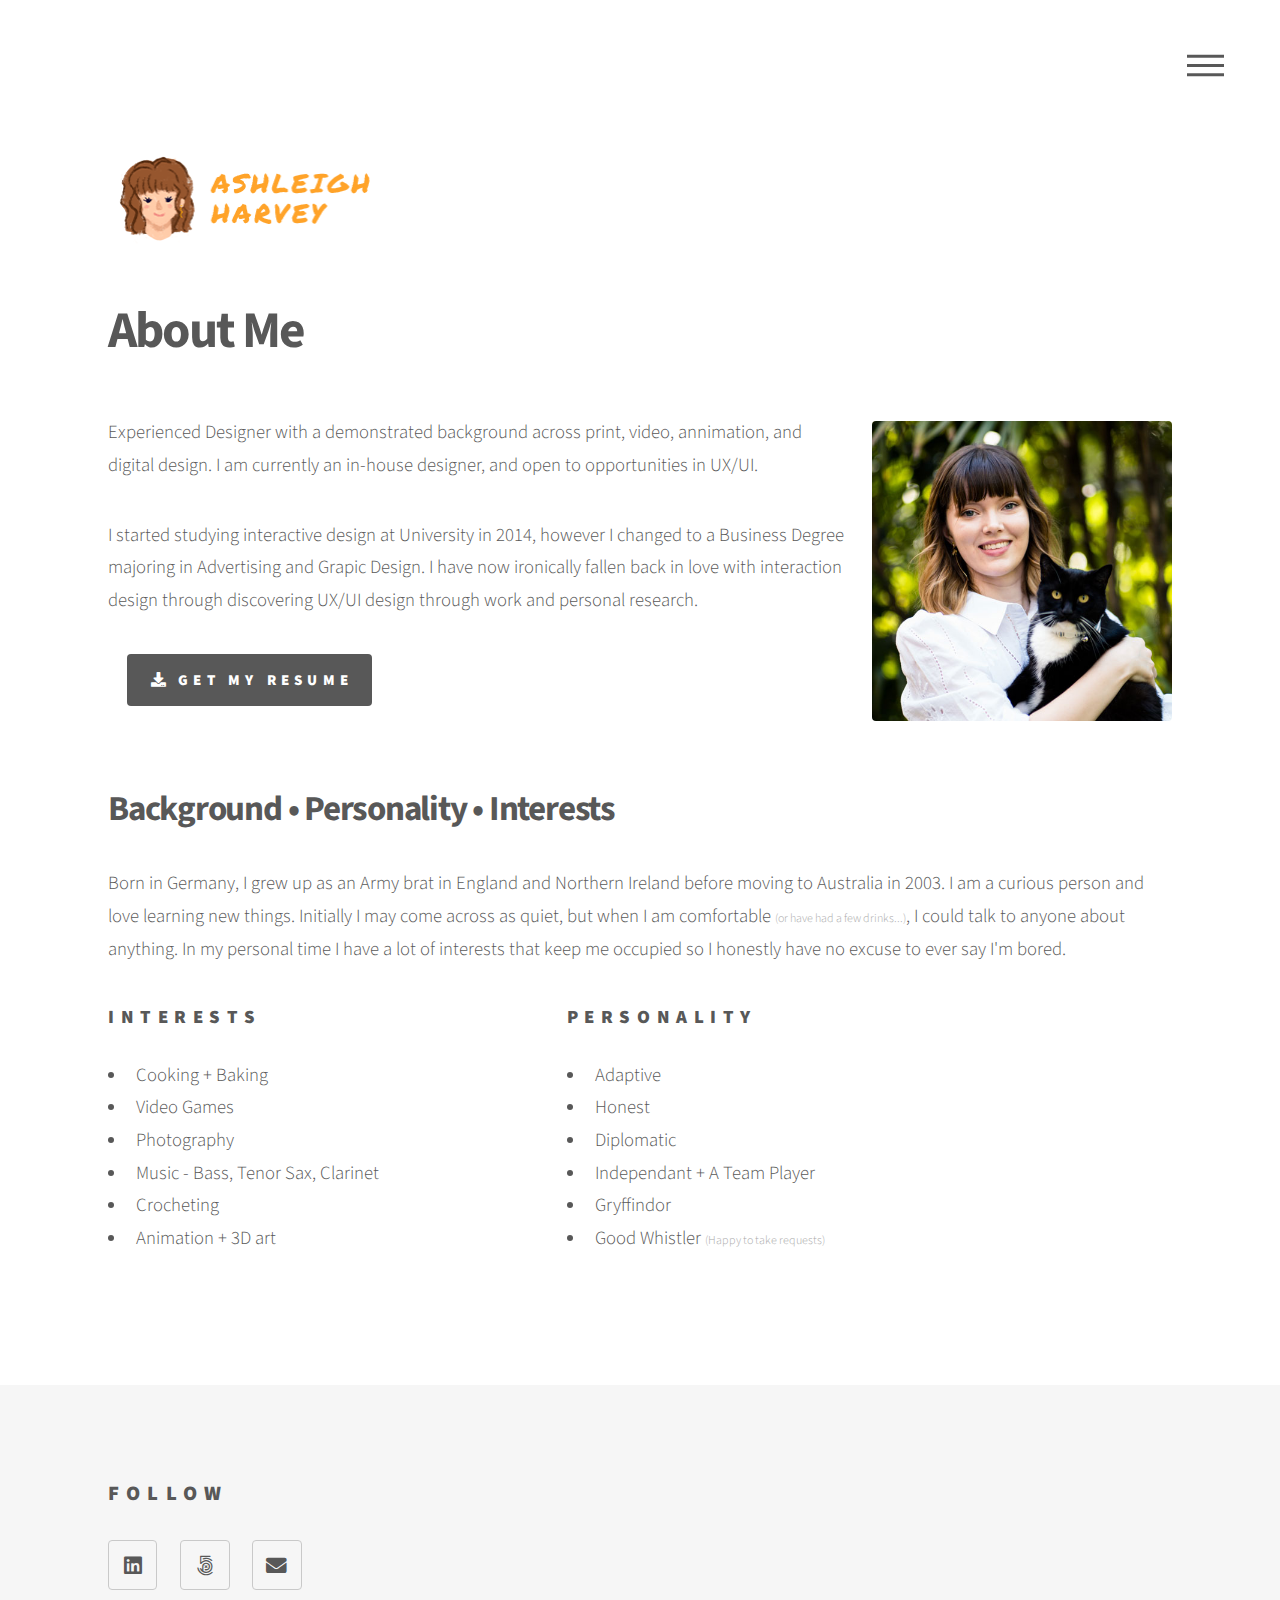
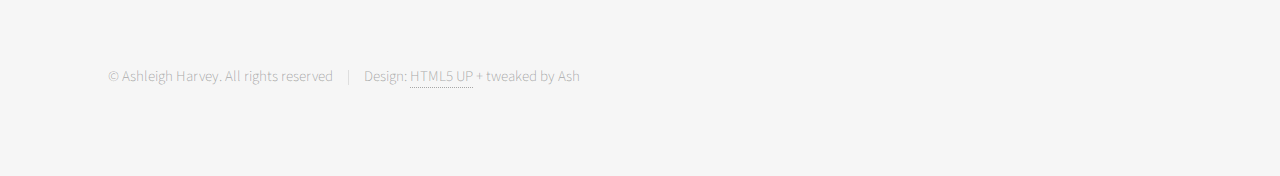
==== commit 6c05423b: "Updates for portfolio" ====
--- a/about.html
+++ b/about.html
@@ -42,8 +42,7 @@
 						<ul>
 							<li><a href="index.html">Home</a></li>
 							<li><a href="about.html">About Me</a></li>
-							<li><a href="Ashleigh-Harvey-Resume.pdf" target="_blank">Resume</a></li>
-							<li><a href="elements.html">Elements</a></li>
+							<li><a href="https://drive.google.com/file/d/1QQuoDz8Pq8CmjznkmEpydwmsoBSFRQke/view?usp=sharing" target="_blank">Resume</a></li>
 						</ul>
 					</nav>
 
@@ -53,7 +52,7 @@
 							<h1>About Me</h1>
                                 
                             <section>
-                            <p><span class="image right"><img src="images/about-me.jpg" alt="Ashleigh" style="width:300px;height:300px;"/></span>Experienced Designer with a demonstrated history of working in the digital marketing industry, and skilled across print and digital design. I am currently freelancing while seeking full-time work.</p>
+                            <p><span class="image right"><img src="images/about-me.jpg" alt="Ashleigh" style="width:300px;height:300px;"/></span>Experienced Designer with a demonstrated background across print, video, annimation, and digital design. I am currently an in-house designer, and open to opportunities in UX/UI. </p>
                            
                             <p>I started studying interactive design at University in 2014, however I changed to a Business Degree majoring in Advertising and Grapic Design. I have now ironically fallen back in love with interaction design through discovering UX/UI design through work and personal research.</p>    
                             
@@ -61,7 +60,7 @@
 	                       </section>
 								
   		                        <ul class="actions">
-										<li><a href="Ashleigh-Harvey-Resume.pdf" target="_blank" class="button primary icon solid fa-download">Get My Resume</a></li>
+										<li><a href="2023_ALH_Resume.pdf" target="_blank" class="button primary icon solid fa-download">Get My Resume</a></li>
 
 									</ul>
 
@@ -69,21 +68,19 @@
 
 							<h1 style="font-size: 35px">Background &#8226; Personality &#8226; Interests</h1>
                                 
-                            <p>Born in Germany, I grew up as an Army brat in England and Northern Ireland before moving to Australia in 2003. I am a curious person and love learning new things. Initially I may come across as quiet, but when I am comfortable <span style="color: darkgray; font-size: 12px">(or have had a few ciders...)</span>, I could talk to anyone about anything. In my personal time I have a lot of interests that keep me occupied so I honestly have no excuse to ever say I'm bored. </p>
+                            <p>Born in Germany, I grew up as an Army brat in England and Northern Ireland before moving to Australia in 2003. I am a curious person and love learning new things. Initially I may come across as quiet, but when I am comfortable <span style="color: darkgray; font-size: 12px">(or have had a few drinks...)</span>, I could talk to anyone about anything. In my personal time I have a lot of interests that keep me occupied so I honestly have no excuse to ever say I'm bored. </p>
 	                       
                             
                                 <div class="row">
 										<div class="col-5 col-6-medium col-12-small">
 											<h3>Interests</h3>
 											<ul>
-												<li>Ice Skating</li>
 												<li>Cooking + Baking</li>
                                                 <li>Video Games</li>
-												<li>Digital Art + Watercolour</li>
                                                 <li>Photography</li>
                                                 <li>Music - Bass, Tenor Sax, Clarinet</li>
-												<li>Japanese + Korean Culture</li>
-												<li>Animation</li>
+												<li>Crocheting</li>
+												<li>Animation + 3D art</li>
                                            </ul>
 										</div>
 										<div class="col-5 col-6-medium col-12-small">
@@ -108,38 +105,18 @@
 				<!-- Footer -->
 		<footer id="footer">
 						<div class="inner">
-							<section>
-								<h2>Get in touch</h2>
-								<form method="post" action="mailto:lh.ashleigh@gmail.com">
-									<div class="fields">
-										<div class="field half">
-											<input type="text" name="name" id="name" placeholder="Name" />
-										</div>
-										<div class="field half">
-											<input type="email" name="email" id="email" placeholder="Email" />
-										</div>
-										<div class="field">
-											<textarea name="message" id="message" placeholder="Message"></textarea>
-										</div>
-									</div>
-									<ul class="actions">
-										<li><input type="submit" value="Send" class="primary" /></li>
-									</ul>
-								</form>
-							</section>
+
 							<section>
 								<h2>Follow</h2>
 								<ul class="icons">
-									
-                                    <li><a href="https://www.instagram.com/potatomashleigh" target="_blank" class="icon brands style2 fa-instagram"  title="Instagram"><span class="label">Instagram</span></a></li>
                                     
                                     <li><a href="https://www.linkedin.com/in/ashleighharvey" target="_blank" class="icon brands style2 fa-linkedin"  title="LinkedIn"><span class="label">LinkedIn</span></a></li>
 									
-                                    <li><a href="https://500px.com/potatomashleigh" class="icon brands style2 fa-500px" target="_blank" title="Photography"><span class="label">500px</span></a></li>
+                                    <li><a href="https://500px.com/p/lhashleigh" class="icon brands style2 fa-500px" target="_blank" title="Photography"><span class="label">500px</span></a></li>
 									
                                     <li><a href="mailto:lh.ashleigh@gmail.com" target="_blank" class="icon solid style2 fa-envelope" title="Email"><span class="label">Email</span></a></li>
                                     
-                                    <li><a href="https://www.interaction-design.org/ashleigh-harvey" class="icon solid style2 fa-user-alt" target="_blank" title="IDF Profile"><span class="label">Interaction Design Foundation</span></a></li>
+
 								</ul>
                                 
 							</section>
@@ -161,4 +138,4 @@
 			<script src="assets/js/main.js"></script>
 
 	</body>
-</html>+</html>
